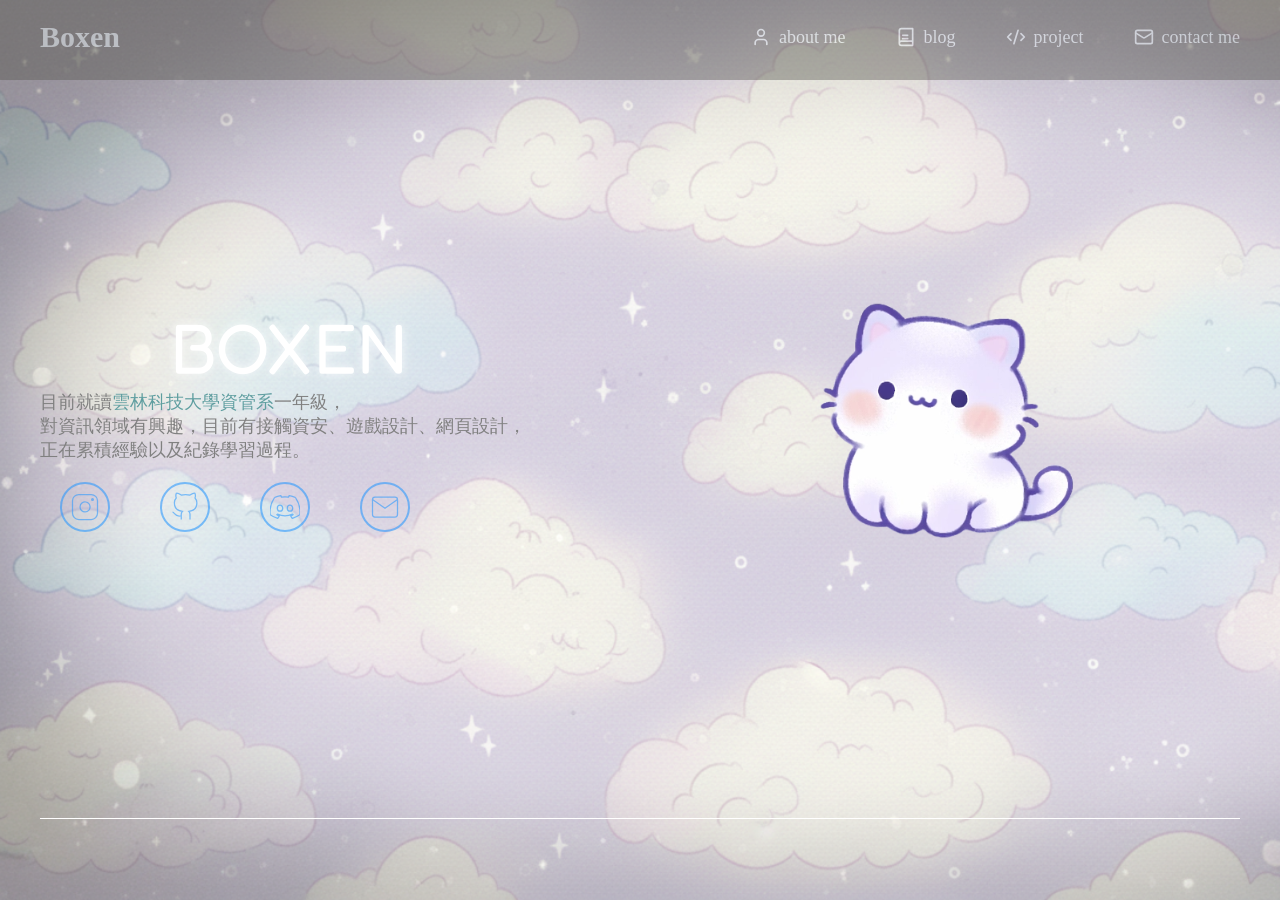
==== index.html @ 8893fbcc "refactor: 整理靜態網站資源目錄與引用路徑" ====
<!DOCTYPE html>
<html lang="en">
<head>
    <meta charset="UTF-8">
    <meta name="viewport" content="width=device-width, initial-scale=1.0">
    <link rel="stylesheet" href="assets/css/nav.css">
    <link rel="stylesheet" href="assets/css/index.css">

    <link rel="preconnect" href="https://fonts.googleapis.com">
    <link rel="preconnect" href="https://fonts.gstatic.com" crossorigin>
    <link href="https://fonts.googleapis.com/css2?family=Fredoka:wght@300..700&display=swap" rel="stylesheet">

    <script src="assets/js/cat.js"></script>
    
    <title>BoXen</title>
</head>
<body class="main-body">
    <nav class="custom-navbar">
        <div class="nav-container">
            <div>
                <a href="./index.html" class="nav-name">Boxen</a>
            </div>
            <div class="nav-menu">
                <a href="./about.html" class="nav-item">
                    <svg xmlns="http://www.w3.org/2000/svg" viewBox="0 0 24 24" class="nav-icon"><path d="M19 21v-2a4 4 0 0 0-4-4H9a4 4 0 0 0-4 4v2"/><circle cx="12" cy="7" r="4"/></svg>
                    <span>about me</span>
                </a>
                <a href="./blog.html" class="nav-item">
                    <svg xmlns="http://www.w3.org/2000/svg" viewBox="0 0 24 24" class="nav-icon"><path d="M4 19.5v-15A2.5 2.5 0 0 1 6.5 2H20v20H6.5a2.5 2.5 0 0 1 0-5H20"/><path d="M14 10H8"/><path d="M14 14H8"/></svg>
                    <span>blog</span>
                </a>
                <a href="./project.html" class="nav-item">
                    <svg xmlns="http://www.w3.org/2000/svg" viewBox="0 0 24 24" class="nav-icon"><path d="M18 16l4-4-4-4"/><path d="M6 8l-4 4 4 4"/><path d="M14.5 4l-5 16"/></svg>
                    <span>project</span>
                </a>
                <a href="./contact.html" class="nav-item">
                    <svg xmlns="http://www.w3.org/2000/svg" viewBox="0 0 24 24" class="nav-icon"><rect width="20" height="16" x="2" y="4" rx="2"/><path d="m22 7-8.97 5.7a1.94 1.94 0 0 1-2.06 0L2 7"/></svg>                    
                    <span>contact me</span>
                </a>
            </div>
        </div>
    </nav>
    
    <div class="container">
        <div class="container-text">
            <div class="container-title">
                BOXEN
            </div>
            <div class="container-content">
                目前就讀<span style="color: cadetblue;">雲林科技大學資管系</span>一年級，<br>對資訊領域有興趣，目前有接觸資安、遊戲設計、網頁設計，<br>正在累積經驗以及紀錄學習過程。 
            </div>
            <div class="social-links">
                <a href="https://www.instagram.com/wbx_.0709/" class="container-link" aria-label="Instagram">
                    <svg viewBox="0 0 24 24" xmlns="http://www.w3.org/2000/svg">
                        <rect x="2" y="2" width="20" height="20" rx="5" ry="5"></rect>
                        <path d="M16 11.37A4 4 0 1 1 12.63 8 4 4 0 0 1 16 11.37z"></path>
                        <line x1="17.5" y1="6.5" x2="17.51" y2="6.5"></line>
                        <circle cx="18" cy="6" r="1.2" fill="currentColor" stroke="none"></circle>
                    </svg>
                </a>
                <a href="https://github.com/" class="container-link" aria-label="GitHub">
                    <svg viewBox="0 0 24 24" xmlns="http://www.w3.org/2000/svg">
                        <path d="M9 19c-5 1.5-5-2.5-7-3m14 6v-3.87a3.37 3.37 0 0 0-.94-2.61c3.14-.35 6.44-1.54 6.44-7A5.44 5.44 0 0 0 20 4.77 5.07 5.07 0 0 0 19.91 1S18.73.65 16 2.48a13.38 13.38 0 0 0-7 0C6.27.65 5.09 1 5.09 1A5.07 5.07 0 0 0 5 4.77a5.44 5.44 0 0 0-1.5 3.78c0 5.42 3.3 6.61 6.44 7a3.37 3.37 0 0 0-.94 2.61V22"></path>
                    </svg>
                </a>
                <a href="https://discordapp.com/users/874302181589798932" class="container-link" aria-label="Discord">
                    <svg viewBox="0 0 24 24" xmlns="http://www.w3.org/2000/svg">
                        <path d="M20.317 4.3698a19.7913 19.7913 0 00-4.8851-1.5152.0741.0741 0 00-.0785.0371c-.211.3753-.4447.8648-.6083 1.2495-1.8447-.2762-3.6853-.2762-5.4868 0-.1636-.3933-.4058-.8742-.6177-1.2495a.077.077 0 00-.0785-.037 19.7363 19.7363 0 00-4.8852 1.515.0699.0699 0 00-.0321.0277C.5334 9.0458-.319 13.5799.0992 18.0578a.0824.0824 0 00.0312.0561c2.0528 1.5076 4.0413 2.4228 5.9929 3.0294a.0777.0777 0 00.0842-.0276c.4622-.636.8733-1.2952 1.226-1.9942a.076.076 0 00-.0416-.1057c-.6528-.2476-1.2743-.5495-1.8722-.8923a.077.077 0 01-.0076-.1277c.1258-.0943.2517-.1923.3718-.2914a.0743.0743 0 01.0776-.0105c3.9278 1.7933 8.18 1.7933 12.0614 0a.0739.0739 0 01.0785.0095c.1202.099.246.1981.3728.2924a.077.077 0 01-.0066.1276 12.2986 12.2986 0 01-1.873.8914.0766.0766 0 00-.0407.1067c.3604.698.7719 1.3628 1.225 1.9932a.076.076 0 00.0842.0286c1.961-.6067 3.9495-1.5219 6.0023-3.0294a.077.077 0 00.0313-.0552c.5004-5.177-.8382-9.6739-3.5485-13.6604a.061.061 0 00-.0312-.0286zM8.02 15.3312c-1.1825 0-2.1569-1.0857-2.1569-2.419 0-1.3332.9555-2.4189 2.157-2.4189 1.2108 0 2.1757 1.0952 2.1568 2.419 0 1.3332-.946 2.419-2.1568 2.419zm7.9748 0c-1.1825 0-2.1569-1.0857-2.1569-2.419 0-1.3332.9554-2.4189 2.1569-2.4189 1.2108 0 2.1757 1.0952 2.1568 2.419 0 1.3332-.946 2.419-2.1568 2.419z"></path>
                    </svg>
                </a>
                <a href="mailto:sony353460@gmail.com" class="container-link" aria-label="Gmail">
                    <svg viewBox="0 0 24 24" xmlns="http://www.w3.org/2000/svg">
                        <path d="M4 4h16c1.1 0 2 .9 2 2v12c0 1.1-.9 2-2 2H4c-1.1 0-2-.9-2-2V6c0-1.1.9-2 2-2z"></path>
                        <polyline points="22,6 12,13 2,6"></polyline>
                    </svg>
                </a>
            </div>
        </div>
        <div class="container-cat">
            <img src="./assets/images/cat_base_body.png" class="cat_base_body">
            <img src="./assets/images/cat_base_eyes.png" class="cat_base_eyes">
            <img src="./assets/images/cat_look_down.png" class="cat_look_down">
            <img src="./assets/images/cat_petted.png" class="cat_petted">
        </div>
    </div>
    <hr size="3" style="border: none;background-color: white;max-width: 1200px;">
    
</body>
<script src="assets/js/nav.js"></script>
</html>
---- assets/css/nav.css ----
* {
    box-sizing: border-box; 
}
.main-body {
    background-color: #73726a;
    margin: 0;
    color: aliceblue;
    max-height: 100vh;
}
.custom-navbar{
    background-color: #54534d;
    opacity: 0.4;
    position: fixed;
    top: 0;
    left: 0;
    right: 0;
    z-index: 4;
    transition: all;
    transition-duration: 300ms;
}
.nav-up {
    transform: translateY(-80px);
}
.nav-container{
    display: flex;
    margin: 0 auto;
    max-width: 1200px;
    justify-content: space-between;
    height: 80px;
    padding: 20px 0px;
}
.nav-container div{
    max-width: 1200px;
}
.nav-name{
    display: flex;
    font-weight: bold;
    text-decoration: none;
    color: azure;
    font-size: 30px;
    transition: all 0.3s ease;
}
.nav-name:hover{
    transform: scale(1.2);
}
.nav-menu{
    display: flex;
    gap: 50px;
    align-items: center;
}
.nav-item{
    position: relative;
    display: flex;
    margin: auto;
    padding-bottom: 5px; /* 留一點空間給底線，不要黏太緊 */
    text-decoration: none;
    color: azure;
    font-size: 18px;
    font-weight: 100;
    gap: 8px;
    transition:  0.3s cubic-bezier(0.34, 1.2, 0.64, 1), color 0.3s ease;
}
.nav-item::after{
    position: absolute;
    content: '';
    bottom: 0px;
    left: 0px;
    width: 100%;
    height: 2px;
    background-color: #2E9AFE;
    transform: scaleY(0);
    transform-origin: bottom center;
    transition: transform 0.3s ease;
}
.nav-icon{
    width: 20px; 
    height: 20px;
    fill: none;
    stroke: currentColor;
    stroke-width: 2px; 
    stroke-linecap: round; 
    stroke-linejoin: round; 
}
.nav-item:hover{
    transform: translateY(-5px);
}
.nav-item:hover::after{
    transform: scaleY(1);
}
---- assets/css/index.css ----
* {
    box-sizing: border-box; 
}

.main-body {
    background-image: url("../images/index_background.png");
    background-size: cover;
    margin: 0;
    color: white;
    min-height: 100vh;
}

.container{
    display: flex;
    margin: 0px auto;
    top: 80px;
    left: 0px;
    right: 0px;
    max-width: 1200px;
    min-height: calc(100vh-80px);
    max-height: 90vh;
    justify-content: space-between;
}
.container-text{
    padding-top: 80px;
    width: 500px;
    height: 100vh;
}
.container-title{
    padding-top: 25vh;
    width: 500px;
    font-size: 70px;
    font-family: 'Fredoka', sans-serif;
    text-align: center;
    text-shadow: 0 0 10px rgba(255, 255, 255, 0.7), 
                 0 0 20px rgba(255, 255, 255, 0.3);
}
.container-content{
    width: 500px;
    font-size: 18px;
    font-family: 'Fredoka', sans-serif;
    color: #808080;
    text-align: left;
}
.social-links{
    display: flex;
    padding-top: 20px;
    padding-left: 20px;
    justify-content: left;
    width: 500px;
    gap: 50px;
}
.container-link{
    display: flex;
    justify-content: center;
    align-items: center;
    width: 50px;
    height: 50px;
    color: #2E9AFE;
    border-radius: 50vh ;
    border: 2px solid #2E9AFE;
    opacity: 0.6;
    transition: all 0.3s ease;
}
.container-link:hover{
    transform: scale(1.2);
    filter: brightness(1.3);
    border: 3px solid #2E9AFE;
    
}
.container-link svg{
    width: 30px;
    height: 30px;
    stroke: currentColor;
    fill: none;
}
.container-cat{
    position: relative;
    display: flex;
    width: 45vh;
    height: 45vh;
    margin-top: 30vh;
    margin-right: 5vh;
    opacity: 1;
}
.cat_base_body{
    position: absolute;
    top: 0px;
    left: 0px;
    z-index: 1;
    opacity: 1;
}
.cat_base_eyes{
    position: absolute;
    top: 0px;
    left: 0px;
    z-index: 2;
    opacity: 1;
    pointer-events: none;
    transition: transform 0s ease;
}
.cat_look_down{
    position: absolute;
    top: 0px;
    left: 0px;
    z-index: 3;
    opacity: 0;
    pointer-events: none;
    transition: opacity 0s ease;
}
.cat_petted{
    position: absolute;
    top: -20px;
    left: -20px;
    z-index: 3;
    opacity: 0;
    pointer-events: none;
    transition: opacity 0s ease;
}
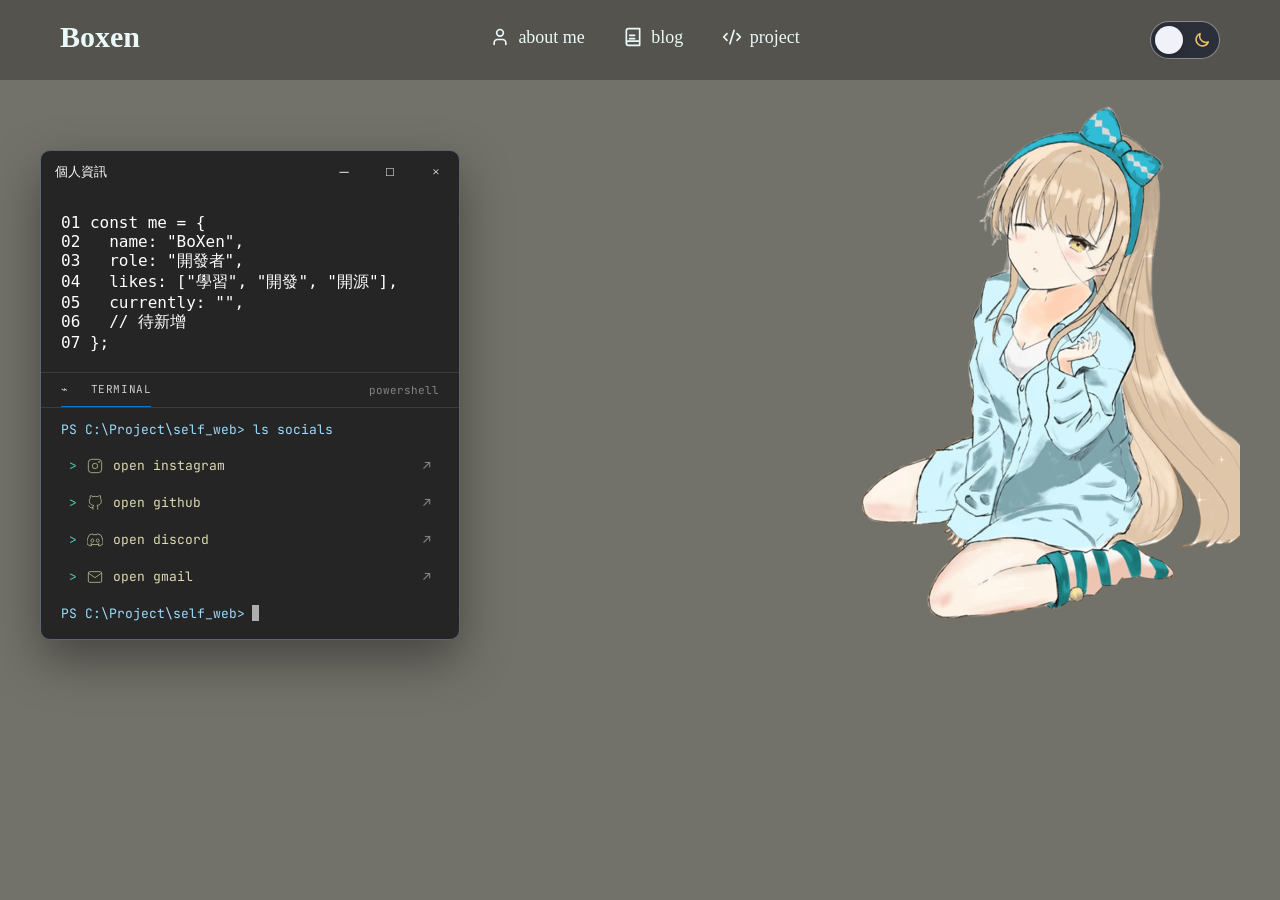
==== commit 95376056: "feat: 新增主題切換與可拖曳的首頁終端機視窗" ====
--- a/index.html
+++ b/index.html
@@ -1,5 +1,5 @@
 <!DOCTYPE html>
-<html lang="en">
+<html lang="zh-Hant">
 <head>
     <meta charset="UTF-8">
     <meta name="viewport" content="width=device-width, initial-scale=1.0">
@@ -8,83 +8,112 @@
 
     <link rel="preconnect" href="https://fonts.googleapis.com">
     <link rel="preconnect" href="https://fonts.gstatic.com" crossorigin>
-    <link href="https://fonts.googleapis.com/css2?family=Fredoka:wght@300..700&display=swap" rel="stylesheet">
+    <link href="https://fonts.googleapis.com/css2?family=Fredoka:wght@300..700&family=JetBrains+Mono:wght@400;700&display=swap" rel="stylesheet">
 
-    <script src="assets/js/cat.js"></script>
+    <script src="assets/js/cat.js" defer></script>
+    <script src="assets/js/nav.js" defer></script>
+    <script src="assets/js/window-drag.js" defer></script>
     
-    <title>BoXen</title>
+    <link rel="stylesheet" href="assets/css/theme.css">
+    <script src="assets/js/theme.js"></script>
+    <title>Boxen</title>
 </head>
 <body class="main-body">
-    <nav class="custom-navbar">
+    <nav class="custom-navbar" aria-label="主要導覽">
         <div class="nav-container">
             <div>
                 <a href="./index.html" class="nav-name">Boxen</a>
             </div>
             <div class="nav-menu">
                 <a href="./about.html" class="nav-item">
-                    <svg xmlns="http://www.w3.org/2000/svg" viewBox="0 0 24 24" class="nav-icon"><path d="M19 21v-2a4 4 0 0 0-4-4H9a4 4 0 0 0-4 4v2"/><circle cx="12" cy="7" r="4"/></svg>
+                    <svg aria-hidden="true" focusable="false" xmlns="http://www.w3.org/2000/svg" viewBox="0 0 24 24" class="nav-icon"><path d="M19 21v-2a4 4 0 0 0-4-4H9a4 4 0 0 0-4 4v2"/><circle cx="12" cy="7" r="4"/></svg>
                     <span>about me</span>
                 </a>
                 <a href="./blog.html" class="nav-item">
-                    <svg xmlns="http://www.w3.org/2000/svg" viewBox="0 0 24 24" class="nav-icon"><path d="M4 19.5v-15A2.5 2.5 0 0 1 6.5 2H20v20H6.5a2.5 2.5 0 0 1 0-5H20"/><path d="M14 10H8"/><path d="M14 14H8"/></svg>
+                    <svg aria-hidden="true" focusable="false" xmlns="http://www.w3.org/2000/svg" viewBox="0 0 24 24" class="nav-icon"><path d="M4 19.5v-15A2.5 2.5 0 0 1 6.5 2H20v20H6.5a2.5 2.5 0 0 1 0-5H20"/><path d="M14 10H8"/><path d="M14 14H8"/></svg>
                     <span>blog</span>
                 </a>
                 <a href="./project.html" class="nav-item">
-                    <svg xmlns="http://www.w3.org/2000/svg" viewBox="0 0 24 24" class="nav-icon"><path d="M18 16l4-4-4-4"/><path d="M6 8l-4 4 4 4"/><path d="M14.5 4l-5 16"/></svg>
+                    <svg aria-hidden="true" focusable="false" xmlns="http://www.w3.org/2000/svg" viewBox="0 0 24 24" class="nav-icon"><path d="M18 16l4-4-4-4"/><path d="M6 8l-4 4 4 4"/><path d="M14.5 4l-5 16"/></svg>
                     <span>project</span>
                 </a>
-                <a href="./contact.html" class="nav-item">
-                    <svg xmlns="http://www.w3.org/2000/svg" viewBox="0 0 24 24" class="nav-icon"><rect width="20" height="16" x="2" y="4" rx="2"/><path d="m22 7-8.97 5.7a1.94 1.94 0 0 1-2.06 0L2 7"/></svg>                    
-                    <span>contact me</span>
-                </a>
             </div>
+            <button class="theme-toggle" type="button" aria-label="切換為淺色模式" aria-pressed="false">
+                <svg aria-hidden="true" viewBox="0 0 24 24"><path d="M12 3v2m0 14v2M3 12h2m14 0h2M5.6 5.6 7 7m10 10 1.4 1.4M18.4 5.6 17 7M7 17l-1.4 1.4"/><circle cx="12" cy="12" r="4"/></svg>
+                <svg aria-hidden="true" viewBox="0 0 24 24"><path d="M20.5 14.5A8.5 8.5 0 0 1 9.5 3.5 8.5 8.5 0 1 0 20.5 14.5Z"/></svg>
+            </button>
         </div>
     </nav>
     
-    <div class="container">
-        <div class="container-text">
-            <div class="container-title">
-                BOXEN
+    <main class="container">
+        <section class="social-window">
+            <div class="window-titlebar" aria-hidden="true">
+                <div class="window-title">
+                    個人資訊
+                </div>
+                <div class="window-controls" aria-hidden="true">
+                    <span>─</span><span>□</span><span>×</span>
+                </div>
             </div>
-            <div class="container-content">
-                目前就讀<span style="color: cadetblue;">雲林科技大學資管系</span>一年級，<br>對資訊領域有興趣，目前有接觸資安、遊戲設計、網頁設計，<br>正在累積經驗以及紀錄學習過程。 
+            <div class="window-content">
+                <pre><code><span class="line" aria-hidden="true">01</span> const me = {
+<span class="line" aria-hidden="true">02</span>   name: "BoXen",
+<span class="line" aria-hidden="true">03</span>   role: "開發者",
+<span class="line" aria-hidden="true">04</span>   likes: ["學習", "開發", "開源"],
+<span class="line" aria-hidden="true">05</span>   currently: "",
+<span class="line" aria-hidden="true">06</span>   // 待新增
+<span class="line" aria-hidden="true">07</span> };</code></pre>
             </div>
-            <div class="social-links">
+            <nav class="social-links" aria-label="社群連結">
+                <div class="terminal-tabs" aria-hidden="true">
+                    <span class="terminal-tab">⌁ &nbsp; TERMINAL</span>
+                    <span class="terminal-shell">powershell</span>
+                </div>
+                <div class="terminal-path" aria-hidden="true">PS C:\Project\self_web&gt; ls socials</div>
                 <a href="https://www.instagram.com/wbx_.0709/" class="container-link" aria-label="Instagram">
-                    <svg viewBox="0 0 24 24" xmlns="http://www.w3.org/2000/svg">
+                    <span class="terminal-prompt" aria-hidden="true">&gt;</span>
+                    <svg aria-hidden="true" focusable="false" viewBox="0 0 24 24" xmlns="http://www.w3.org/2000/svg">
                         <rect x="2" y="2" width="20" height="20" rx="5" ry="5"></rect>
                         <path d="M16 11.37A4 4 0 1 1 12.63 8 4 4 0 0 1 16 11.37z"></path>
                         <line x1="17.5" y1="6.5" x2="17.51" y2="6.5"></line>
                         <circle cx="18" cy="6" r="1.2" fill="currentColor" stroke="none"></circle>
                     </svg>
+                    <span class="terminal-command">open instagram</span><span class="terminal-arrow" aria-hidden="true">↗</span>
                 </a>
                 <a href="https://github.com/" class="container-link" aria-label="GitHub">
-                    <svg viewBox="0 0 24 24" xmlns="http://www.w3.org/2000/svg">
+                    <span class="terminal-prompt" aria-hidden="true">&gt;</span>
+                    <svg aria-hidden="true" focusable="false" viewBox="0 0 24 24" xmlns="http://www.w3.org/2000/svg">
                         <path d="M9 19c-5 1.5-5-2.5-7-3m14 6v-3.87a3.37 3.37 0 0 0-.94-2.61c3.14-.35 6.44-1.54 6.44-7A5.44 5.44 0 0 0 20 4.77 5.07 5.07 0 0 0 19.91 1S18.73.65 16 2.48a13.38 13.38 0 0 0-7 0C6.27.65 5.09 1 5.09 1A5.07 5.07 0 0 0 5 4.77a5.44 5.44 0 0 0-1.5 3.78c0 5.42 3.3 6.61 6.44 7a3.37 3.37 0 0 0-.94 2.61V22"></path>
                     </svg>
+                    <span class="terminal-command">open github</span><span class="terminal-arrow" aria-hidden="true">↗</span>
                 </a>
                 <a href="https://discordapp.com/users/874302181589798932" class="container-link" aria-label="Discord">
-                    <svg viewBox="0 0 24 24" xmlns="http://www.w3.org/2000/svg">
+                    <span class="terminal-prompt" aria-hidden="true">&gt;</span>
+                    <svg aria-hidden="true" focusable="false" viewBox="0 0 24 24" xmlns="http://www.w3.org/2000/svg">
                         <path d="M20.317 4.3698a19.7913 19.7913 0 00-4.8851-1.5152.0741.0741 0 00-.0785.0371c-.211.3753-.4447.8648-.6083 1.2495-1.8447-.2762-3.6853-.2762-5.4868 0-.1636-.3933-.4058-.8742-.6177-1.2495a.077.077 0 00-.0785-.037 19.7363 19.7363 0 00-4.8852 1.515.0699.0699 0 00-.0321.0277C.5334 9.0458-.319 13.5799.0992 18.0578a.0824.0824 0 00.0312.0561c2.0528 1.5076 4.0413 2.4228 5.9929 3.0294a.0777.0777 0 00.0842-.0276c.4622-.636.8733-1.2952 1.226-1.9942a.076.076 0 00-.0416-.1057c-.6528-.2476-1.2743-.5495-1.8722-.8923a.077.077 0 01-.0076-.1277c.1258-.0943.2517-.1923.3718-.2914a.0743.0743 0 01.0776-.0105c3.9278 1.7933 8.18 1.7933 12.0614 0a.0739.0739 0 01.0785.0095c.1202.099.246.1981.3728.2924a.077.077 0 01-.0066.1276 12.2986 12.2986 0 01-1.873.8914.0766.0766 0 00-.0407.1067c.3604.698.7719 1.3628 1.225 1.9932a.076.076 0 00.0842.0286c1.961-.6067 3.9495-1.5219 6.0023-3.0294a.077.077 0 00.0313-.0552c.5004-5.177-.8382-9.6739-3.5485-13.6604a.061.061 0 00-.0312-.0286zM8.02 15.3312c-1.1825 0-2.1569-1.0857-2.1569-2.419 0-1.3332.9555-2.4189 2.157-2.4189 1.2108 0 2.1757 1.0952 2.1568 2.419 0 1.3332-.946 2.419-2.1568 2.419zm7.9748 0c-1.1825 0-2.1569-1.0857-2.1569-2.419 0-1.3332.9554-2.4189 2.1569-2.4189 1.2108 0 2.1757 1.0952 2.1568 2.419 0 1.3332-.946 2.419-2.1568 2.419z"></path>
                     </svg>
+                    <span class="terminal-command">open discord</span><span class="terminal-arrow" aria-hidden="true">↗</span>
                 </a>
                 <a href="mailto:sony353460@gmail.com" class="container-link" aria-label="Gmail">
-                    <svg viewBox="0 0 24 24" xmlns="http://www.w3.org/2000/svg">
+                    <span class="terminal-prompt" aria-hidden="true">&gt;</span>
+                    <svg aria-hidden="true" focusable="false" viewBox="0 0 24 24" xmlns="http://www.w3.org/2000/svg">
                         <path d="M4 4h16c1.1 0 2 .9 2 2v12c0 1.1-.9 2-2 2H4c-1.1 0-2-.9-2-2V6c0-1.1.9-2 2-2z"></path>
                         <polyline points="22,6 12,13 2,6"></polyline>
                     </svg>
+                    <span class="terminal-command">open gmail</span><span class="terminal-arrow" aria-hidden="true">↗</span>
                 </a>
-            </div>
+                <div class="terminal-cursor-line" aria-hidden="true"><span>PS C:\Project\self_web&gt;</span><span class="terminal-cursor"></span></div>
+            </nav>
+        </section>
+        <div>
+            <img src="./assets/images/真晝.png">
         </div>
-        <div class="container-cat">
-            <img src="./assets/images/cat_base_body.png" class="cat_base_body">
-            <img src="./assets/images/cat_base_eyes.png" class="cat_base_eyes">
-            <img src="./assets/images/cat_look_down.png" class="cat_look_down">
-            <img src="./assets/images/cat_petted.png" class="cat_petted">
-        </div>
-    </div>
-    <hr size="3" style="border: none;background-color: white;max-width: 1200px;">
-    
+        <!-- <div class="container-cat" aria-hidden="true">
+            <img src="./assets/images/cat_base_body.png" class="cat_base_body" alt="">
+            <img src="./assets/images/cat_base_eyes.png" class="cat_base_eyes" alt="">
+            <img src="./assets/images/cat_look_down.png" class="cat_look_down" alt="">
+            <img src="./assets/images/cat_petted.png" class="cat_petted" alt="">
+        </div> -->
+    </main>
 </body>
-<script src="assets/js/nav.js"></script>
-</html>+</html>
--- a/assets/css/nav.css
+++ b/assets/css/nav.css
@@ -5,7 +5,7 @@
     background-color: #73726a;
     margin: 0;
     color: aliceblue;
-    max-height: 100vh;
+    max-height: 80vh;
 }
 .custom-navbar{
     background-color: #54534d;
--- a/assets/css/index.css
+++ b/assets/css/index.css
@@ -1,24 +1,18 @@
 * {
     box-sizing: border-box; 
 }
-
+/*首頁背景*/
 .main-body {
-    background-image: url("../images/index_background.png");
+    background-color: #73726a;
     background-size: cover;
-    margin: 0;
     color: white;
-    min-height: 100vh;
-}
-
+}
+/*主內容區*/
 .container{
     display: flex;
-    margin: 0px auto;
-    top: 80px;
-    left: 0px;
-    right: 0px;
+    padding-top: 100px;
+    margin: auto;
     max-width: 1200px;
-    min-height: calc(100vh-80px);
-    max-height: 90vh;
     justify-content: space-between;
 }
 .container-text{
@@ -27,9 +21,11 @@
     height: 100vh;
 }
 .container-title{
+    margin: 0;
     padding-top: 25vh;
     width: 500px;
     font-size: 70px;
+    font-weight: 400;
     font-family: 'Fredoka', sans-serif;
     text-align: center;
     text-shadow: 0 0 10px rgba(255, 255, 255, 0.7), 
@@ -39,40 +35,171 @@
     width: 500px;
     font-size: 18px;
     font-family: 'Fredoka', sans-serif;
+    background-color: aliceblue;
     color: #808080;
     text-align: left;
 }
+.container-content pre{
+    margin: 0;
+    overflow-x: auto;
+    font-family: 'JetBrains Mono', monospace;
+    font-size: 15px;
+    line-height: 1.7;
+}
+/*個人資訊小視窗*/
+.social-window{
+    position: relative;
+    z-index: 5;
+    margin-top: 50px;
+    width: min(420px, 100%);
+    overflow: hidden;
+    border: 1px solid #5c6674;
+    border-radius: 10px;
+    background: #252526;
+    box-shadow: 0 20px 50px rgba(0,0,0,0.4);
+}
+.window-titlebar{
+    height: 42px;
+    display: flex;
+    align-items: center;
+    justify-content: space-between;
+    padding-left: 14px;
+    color: white;
+    font-size: 13px;
+    cursor: grab;
+    touch-action: none;
+    user-select: none;
+}
+.social-window.is-dragging .window-titlebar{
+    cursor: grabbing;
+}
+.window-controls{
+    display: flex;
+    height: 100%;
+}
+.window-controls span {
+    width: 46px;
+    display: grid;
+    place-items: center;
+}
+.window-controls span:last-child:hover {
+  background: #c42b1c;
+}
+.window-content{
+    margin: 20px;
+    font-size: 16px;
+}
+.container-content code{
+    font-family: inherit;
+}
+.container-content .line{
+    display: inline-block;
+    width: 3ch;
+    color: #6f7c80;
+    user-select: none;
+}
+.page-divider{
+    height: 3px;
+    max-width: 1200px;
+    border: 0;
+    background-color: white;
+}
 .social-links{
     display: flex;
-    padding-top: 20px;
-    padding-left: 20px;
-    justify-content: left;
-    width: 500px;
-    gap: 50px;
+    flex-direction: column;
+    padding: 0 20px 16px;
+    font: 13px/1.5 'JetBrains Mono', monospace;
+    color: #d4d4d4;
+}
+.terminal-tabs{
+    display: flex;
+    align-items: center;
+    justify-content: space-between;
+    margin: 0 -20px 12px;
+    padding: 0 20px;
+    height: 36px;
+    border-top: 1px solid #3c3c3c;
+    border-bottom: 1px solid #3c3c3c;
+    color: #cccccc;
+    font-size: 11px;
+    letter-spacing: .05em;
+}
+.terminal-tab{
+    height: 100%;
+    display: inline-flex;
+    align-items: center;
+    border-bottom: 1px solid #007acc;
+}
+.terminal-shell{
+    color: #858585;
+    letter-spacing: 0;
+}
+.terminal-path,
+.terminal-cursor-line{
+    color: #9cdcfe;
+    white-space: nowrap;
+}
+.terminal-path{
+    margin-bottom: 8px;
 }
 .container-link{
     display: flex;
-    justify-content: center;
-    align-items: center;
-    width: 50px;
-    height: 50px;
-    color: #2E9AFE;
-    border-radius: 50vh ;
-    border: 2px solid #2E9AFE;
-    opacity: 0.6;
-    transition: all 0.3s ease;
-}
-.container-link:hover{
-    transform: scale(1.2);
-    filter: brightness(1.3);
-    border: 3px solid #2E9AFE;
-    
+    align-items: center;
+    gap: 10px;
+    min-height: 37px;
+    padding: 5px 8px;
+    border-radius: 4px;
+    color: #dcdcaa;
+    text-decoration: none;
+    transition: background .2s ease, color .2s ease;
+}
+.container-link:hover,
+.container-link:focus-visible{
+    background: #2a4054;
+    color: #ffffff;
+}
+.container-link:focus-visible{
+    outline: 2px solid #4daafc;
+    outline-offset: 2px;
+}
+.terminal-prompt{
+    color: #4ec9b0;
 }
 .container-link svg{
-    width: 30px;
-    height: 30px;
+    width: 16px;
+    height: 16px;
+    flex: none;
     stroke: currentColor;
     fill: none;
+}
+.terminal-command{
+    flex: 1;
+}
+.terminal-arrow{
+    color: #858585;
+}
+.terminal-cursor-line{
+    display: flex;
+    align-items: center;
+    gap: 7px;
+    margin-top: 8px;
+}
+.terminal-cursor{
+    width: 7px;
+    height: 16px;
+    background: #aeafad;
+    animation: terminal-blink 1s steps(1) infinite;
+}
+@keyframes terminal-blink{
+    50% { opacity: 0; }
+}
+@media (prefers-reduced-motion: reduce){
+    .terminal-cursor { animation: none; }
+}
+@media (max-width: 760px){
+    .container { padding-inline: 16px; }
+    .social-links { padding-inline: 14px; font-size: 12px; }
+    .terminal-tabs { margin-inline: -14px; padding-inline: 14px; }
 }
 .container-cat{
     position: relative;
--- a/assets/css/theme.css
+++ b/assets/css/theme.css
@@ -0,0 +1,140 @@
+.nav-container {
+    gap: 20px;
+    padding-inline: 20px;
+}
+
+.custom-navbar {
+    opacity: .96;
+}
+
+.nav-menu {
+    gap: clamp(12px, 3vw, 50px);
+}
+
+.theme-toggle {
+    align-self: center;
+    flex: none;
+    display: inline-flex;
+    align-items: center;
+    justify-content: space-between;
+    width: 70px;
+    height: 38px;
+    padding: 5px 8px;
+    border: 1px solid rgba(255, 255, 255, .45);
+    border-radius: 999px;
+    background: #292d38;
+    color: #f4c963;
+    cursor: pointer;
+    position: relative;
+    transition: background .25s ease, border-color .25s ease;
+}
+
+.main-body {
+    min-height: 100vh;
+    max-height: none;
+}
+
+.theme-toggle::after {
+    content: '';
+    position: absolute;
+    top: 4px;
+    left: 4px;
+    width: 28px;
+    height: 28px;
+    border-radius: 50%;
+    background: #f7f8ff;
+    box-shadow: 0 2px 6px rgba(0, 0, 0, .25);
+    transition: transform .25s ease;
+}
+
+.theme-toggle svg {
+    width: 18px;
+    height: 18px;
+    fill: none;
+    stroke: currentColor;
+    stroke-width: 2;
+    stroke-linecap: round;
+    stroke-linejoin: round;
+}
+
+.theme-toggle:focus-visible {
+    outline: 3px solid #2e9afe;
+    outline-offset: 3px;
+}
+
+html[data-theme='light'] .theme-toggle {
+    background: #dcecff;
+    color: #c77a12;
+    border-color: #9ac5ed;
+}
+
+html[data-theme='light'] .theme-toggle::after {
+    transform: translateX(32px);
+}
+
+html[data-theme='light'] .main-body {
+    background-color: #f5f8fc;
+    color: #243348;
+}
+
+html[data-theme='light'] .custom-navbar {
+    background-color: #eaf3fc;
+    opacity: .96;
+}
+
+html[data-theme='light'] .nav-name,
+html[data-theme='light'] .nav-item {
+    color: #243348;
+}
+
+html[data-theme='light'] .home-page {
+    background-image: linear-gradient(rgba(247, 251, 255, .88), rgba(247, 251, 255, .88)), url('../images/index_background.png');
+}
+
+html[data-theme='light'] .container-title {
+    text-shadow: 0 0 18px rgba(46, 154, 254, .22);
+}
+
+html[data-theme='light'] .container-content {
+    color: #43566e;
+}
+
+html[data-theme='light'] .container-content .line {
+    color: #667d92;
+}
+
+html[data-theme='light'] .page-divider,
+html[data-theme='light'] hr[style*='background-color: white'] {
+    background-color: #abc7df !important;
+}
+
+html[data-theme='light'] .blog-recommend a,
+html[data-theme='light'] .post,
+html[data-theme='light'] .page-title {
+    color: #243348;
+}
+
+html[data-theme='light'] .post,
+html[data-theme='light'] .project-card,
+html[data-theme='light'] .contact-container form {
+    background: #fff;
+    border-color: #c6d9ed;
+    box-shadow: 0 8px 26px rgba(45, 80, 120, .1);
+}
+
+html[data-theme='light'] .input-group input,
+html[data-theme='light'] .input-group textarea {
+    background: #f7faff;
+    border-color: #a9bfd4;
+    color: #243348;
+}
+
+@media (max-width: 760px) {
+    .nav-container { gap: 10px; padding-inline: 12px; }
+    .nav-name { font-size: 24px; }
+    .nav-menu { gap: 10px; }
+    .nav-item { font-size: 0; }
+    .nav-icon { width: 22px; height: 22px; }
+    .theme-toggle { width: 62px; }
+    html[data-theme='light'] .theme-toggle::after { transform: translateX(24px); }
+}
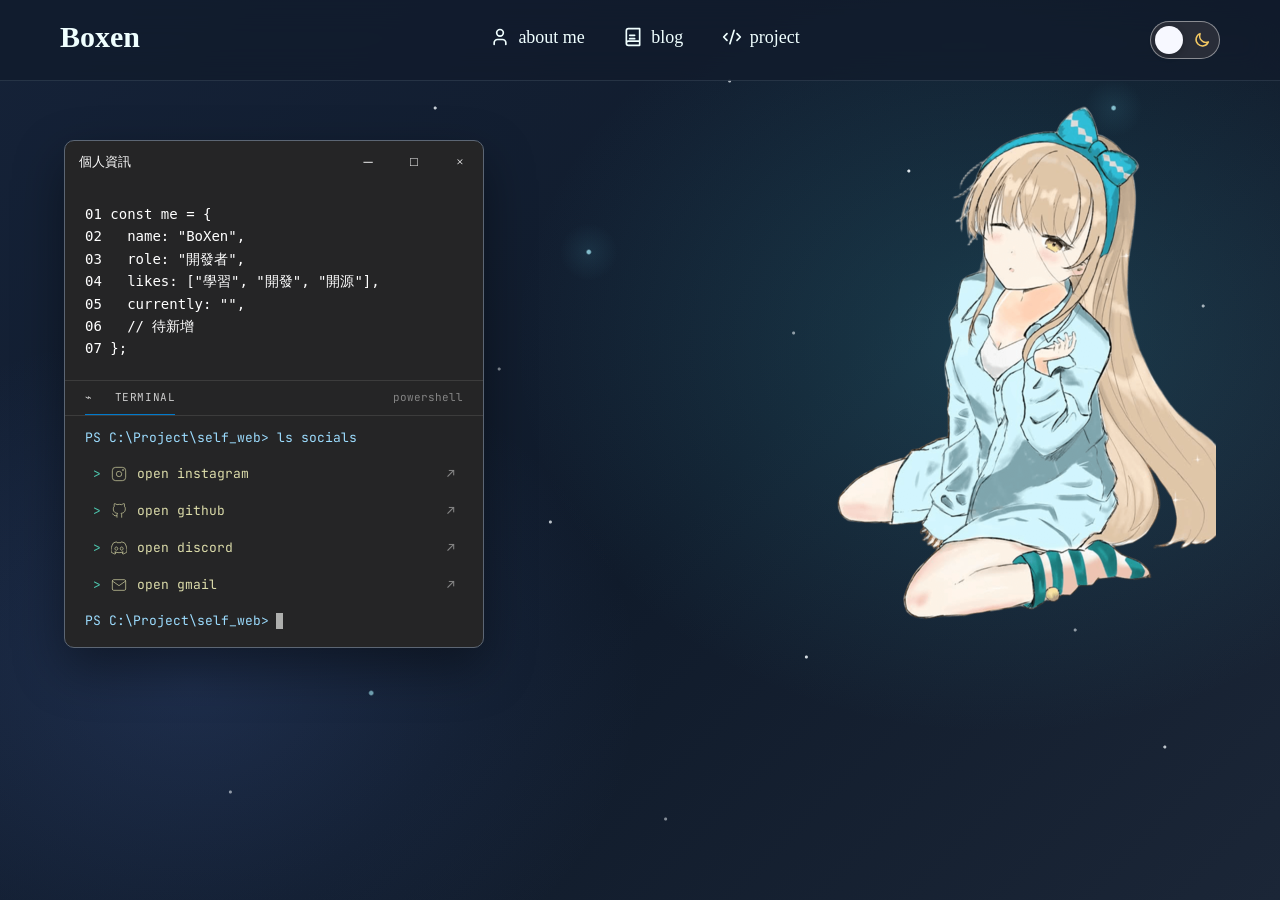
==== commit d928c2a0: "feat:調整手機首頁版面" ====
--- a/index.html
+++ b/index.html
@@ -46,6 +46,11 @@
     </nav>
     
     <main class="container">
+        <header class="home-intro">
+            <p class="home-intro-greeting">嗨，我是</p>
+            <h1>Boxen</h1>
+            <p class="home-intro-description">喜歡學習、開發與開源。</p>
+        </header>
         <section class="social-window">
             <div class="window-titlebar" aria-hidden="true">
                 <div class="window-title">
@@ -105,8 +110,8 @@
                 <div class="terminal-cursor-line" aria-hidden="true"><span>PS C:\Project\self_web&gt;</span><span class="terminal-cursor"></span></div>
             </nav>
         </section>
-        <div>
-            <img src="./assets/images/真晝.png">
+        <div class="home-illustration">
+            <img src="./assets/images/真晝.png" alt="真晝角色插畫">
         </div>
         <!-- <div class="container-cat" aria-hidden="true">
             <img src="./assets/images/cat_base_body.png" class="cat_base_body" alt="">
--- a/assets/css/index.css
+++ b/assets/css/index.css
@@ -10,10 +10,24 @@
 /*主內容區*/
 .container{
     display: flex;
-    padding-top: 100px;
+    gap: 32px;
+    padding: 100px 24px 40px;
     margin: auto;
     max-width: 1200px;
     justify-content: space-between;
+    align-items: flex-start;
+}
+.home-illustration{
+    flex: 0 1 388px;
+    min-width: 0;
+}
+.home-illustration img{
+    display: block;
+    width: 100%;
+    height: auto;
+}
+.home-intro{
+    display: none;
 }
 .container-text{
     padding-top: 80px;
@@ -50,8 +64,9 @@
 .social-window{
     position: relative;
     z-index: 5;
-    margin-top: 50px;
-    width: min(420px, 100%);
+    margin-top: 40px;
+    flex: 0 1 420px;
+    min-width: 0;
     overflow: hidden;
     border: 1px solid #5c6674;
     border-radius: 10px;
@@ -88,6 +103,12 @@
 .window-content{
     margin: 20px;
     font-size: 16px;
+}
+.window-content pre{
+    max-width: 100%;
+    margin: 0;
+    overflow-x: auto;
+    font: 14px/1.6 'JetBrains Mono', monospace;
 }
 .container-content code{
     font-family: inherit;
@@ -196,10 +217,68 @@
 @media (prefers-reduced-motion: reduce){
     .terminal-cursor { animation: none; }
 }
+@media (max-width: 900px){
+    .container {
+        flex-direction: column;
+        align-items: center;
+        gap: 32px;
+        padding: 96px 16px 32px;
+    }
+    .social-window {
+        flex: none;
+        width: min(420px, 100%);
+        margin-top: 0;
+    }
+    .window-titlebar { touch-action: auto; }
+    .home-illustration { flex: none; width: min(388px, 100%); }
+}
 @media (max-width: 760px){
-    .container { padding-inline: 16px; }
     .social-links { padding-inline: 14px; font-size: 12px; }
     .terminal-tabs { margin-inline: -14px; padding-inline: 14px; }
+}
+@media (max-width: 600px){
+    .container {
+        --illustration-width: clamp(145px, 43vw, 180px);
+        position: relative;
+        max-width: 452px;
+        padding-top: clamp(235px, 62vw, 255px);
+    }
+    .home-intro {
+        position: absolute;
+        z-index: 2;
+        top: 118px;
+        left: 24px;
+        display: block;
+        width: calc(100% - var(--illustration-width) - 52px);
+        font-family: 'Fredoka', sans-serif;
+    }
+    .home-intro-greeting,
+    .home-intro-description {
+        margin: 0;
+        font-size: 13px;
+        line-height: 1.55;
+    }
+    .home-intro h1 {
+        margin: 2px 0 8px;
+        color: #9cdcfe;
+        font-size: clamp(29px, 9vw, 38px);
+        line-height: 1.1;
+    }
+    .home-intro-description {
+        max-width: 14ch;
+        opacity: .85;
+    }
+    html[data-theme='light'] .home-intro h1 {
+        color: #246b9a;
+    }
+    .home-illustration {
+        position: absolute;
+        z-index: 1;
+        top: 84px;
+        right: 16px;
+        width: var(--illustration-width);
+        pointer-events: none;
+    }
 }
 .container-cat{
     position: relative;
--- a/assets/css/theme.css
+++ b/assets/css/theme.css
@@ -4,7 +4,11 @@
 }
 
 .custom-navbar {
-    opacity: .96;
+    opacity: 1;
+    background: rgba(17, 27, 43, .72);
+    border-bottom: 1px solid rgba(190, 220, 245, .12);
+    backdrop-filter: blur(16px);
+    -webkit-backdrop-filter: blur(16px);
 }
 
 .nav-menu {
@@ -32,6 +36,36 @@
 .main-body {
     min-height: 100vh;
     max-height: none;
+    background-color: #111d2d;
+    background-image:
+        /* A sparse star field, with a few softer blue stars. */
+        radial-gradient(circle at 8% 17%, rgba(245, 251, 255, .9) 0 1px, transparent 2px),
+        radial-gradient(circle at 16% 43%, rgba(245, 251, 255, .5) 0 1px, transparent 2px),
+        radial-gradient(circle at 21% 36%, rgba(218, 243, 255, .65) 0 1px, transparent 2px),
+        radial-gradient(circle at 34% 12%, rgba(245, 251, 255, .8) 0 1px, transparent 2px),
+        radial-gradient(circle at 39% 41%, rgba(245, 251, 255, .5) 0 1px, transparent 2px),
+        radial-gradient(circle at 46% 28%, rgba(157, 224, 238, .8) 0 1.5px, transparent 3px),
+        radial-gradient(circle at 57% 9%, rgba(245, 251, 255, .7) 0 1px, transparent 2px),
+        radial-gradient(circle at 62% 37%, rgba(245, 251, 255, .55) 0 1px, transparent 2px),
+        radial-gradient(circle at 71% 19%, rgba(245, 251, 255, .9) 0 1px, transparent 2px),
+        radial-gradient(circle at 76% 32%, rgba(245, 251, 255, .55) 0 1px, transparent 2px),
+        radial-gradient(circle at 87% 12%, rgba(157, 224, 238, .8) 0 1.5px, transparent 3px),
+        radial-gradient(circle at 94% 34%, rgba(245, 251, 255, .65) 0 1px, transparent 2px),
+        radial-gradient(circle at 11% 62%, rgba(245, 251, 255, .7) 0 1px, transparent 2px),
+        radial-gradient(circle at 18% 88%, rgba(245, 251, 255, .55) 0 1px, transparent 2px),
+        radial-gradient(circle at 29% 77%, rgba(157, 224, 238, .7) 0 1.5px, transparent 3px),
+        radial-gradient(circle at 43% 58%, rgba(245, 251, 255, .75) 0 1px, transparent 2px),
+        radial-gradient(circle at 52% 91%, rgba(245, 251, 255, .5) 0 1px, transparent 2px),
+        radial-gradient(circle at 63% 73%, rgba(245, 251, 255, .85) 0 1px, transparent 2px),
+        radial-gradient(circle at 79% 54%, rgba(157, 224, 238, .7) 0 1.5px, transparent 3px),
+        radial-gradient(circle at 84% 70%, rgba(245, 251, 255, .55) 0 1px, transparent 2px),
+        radial-gradient(circle at 91% 83%, rgba(245, 251, 255, .75) 0 1px, transparent 2px),
+        radial-gradient(circle 1.8rem at 46% 28%, rgba(91, 188, 215, .1), transparent),
+        radial-gradient(circle 1.8rem at 87% 12%, rgba(91, 188, 215, .1), transparent),
+        radial-gradient(ellipse 42rem 34rem at 78% 38%, rgba(61, 167, 185, .23), transparent 72%),
+        radial-gradient(ellipse 38rem 30rem at 15% 76%, rgba(81, 115, 196, .19), transparent 74%),
+        linear-gradient(135deg, #152238 0%, #101b2b 55%, #1b2637 100%);
+    background-attachment: fixed;
 }
 
 .theme-toggle::after {
@@ -73,13 +107,26 @@
 }
 
 html[data-theme='light'] .main-body {
-    background-color: #f5f8fc;
+    background-color: #e9f5ff;
+    background-image:
+        /* Overlapping soft shapes suggest cloud banks without a bitmap. */
+        radial-gradient(ellipse 14rem 4rem at 15% 25%, rgba(255, 255, 255, .72), transparent 78%),
+        radial-gradient(ellipse 18rem 3.5rem at 26% 28%, rgba(255, 255, 255, .58), transparent 78%),
+        radial-gradient(ellipse 12rem 3rem at 45% 16%, rgba(255, 255, 255, .54), transparent 78%),
+        radial-gradient(ellipse 13rem 3.5rem at 50% 45%, rgba(255, 255, 255, .8), transparent 78%),
+        radial-gradient(ellipse 17rem 4rem at 60% 48%, rgba(255, 255, 255, .68), transparent 78%),
+        radial-gradient(ellipse 19rem 4rem at 56% 51%, rgba(145, 198, 229, .2), transparent 80%),
+        radial-gradient(ellipse 17rem 4rem at 72% 59%, rgba(255, 255, 255, .58), transparent 78%),
+        radial-gradient(ellipse 13rem 3rem at 85% 62%, rgba(255, 255, 255, .62), transparent 78%),
+        radial-gradient(ellipse 44rem 28rem at 78% 25%, rgba(255, 255, 255, .88), transparent 72%),
+        radial-gradient(ellipse 34rem 28rem at 12% 72%, rgba(172, 218, 242, .45), transparent 75%),
+        linear-gradient(150deg, #dcefff 0%, #eef8ff 52%, #fff8ef 100%);
     color: #243348;
 }
 
 html[data-theme='light'] .custom-navbar {
-    background-color: #eaf3fc;
-    opacity: .96;
+    background: rgba(240, 249, 255, .76);
+    border-bottom-color: rgba(80, 126, 160, .18);
 }
 
 html[data-theme='light'] .nav-name,
@@ -87,8 +134,69 @@
     color: #243348;
 }
 
-html[data-theme='light'] .home-page {
-    background-image: linear-gradient(rgba(247, 251, 255, .88), rgba(247, 251, 255, .88)), url('../images/index_background.png');
+/* Keep the home page terminal readable against the daytime sky. */
+html[data-theme='light'] .social-window {
+    background: #f9fcff;
+    border-color: #aac7dd;
+    color: #293f56;
+    box-shadow: 0 20px 45px rgba(66, 105, 139, .2);
+}
+
+html[data-theme='light'] .window-titlebar {
+    background: #e6f2fa;
+    border-bottom: 1px solid #d0e2ef;
+    color: #284c69;
+}
+
+html[data-theme='light'] .window-controls span:last-child:hover {
+    color: #fff;
+}
+
+html[data-theme='light'] .window-content .line {
+    color: #8199ac;
+}
+
+html[data-theme='light'] .social-links {
+    background: #f2f8fc;
+    color: #314a61;
+}
+
+html[data-theme='light'] .terminal-tabs {
+    background: #eaf4fa;
+    border-color: #d1e3ef;
+    color: #47647c;
+}
+
+html[data-theme='light'] .terminal-tab {
+    border-bottom-color: #3182b5;
+}
+
+html[data-theme='light'] .terminal-shell,
+html[data-theme='light'] .terminal-arrow {
+    color: #6d879b;
+}
+
+html[data-theme='light'] .terminal-path,
+html[data-theme='light'] .terminal-cursor-line {
+    color: #326b94;
+}
+
+html[data-theme='light'] .container-link {
+    color: #315d79;
+}
+
+html[data-theme='light'] .container-link:hover,
+html[data-theme='light'] .container-link:focus-visible {
+    background: #dceefa;
+    color: #174b70;
+}
+
+html[data-theme='light'] .terminal-prompt {
+    color: #188780;
+}
+
+html[data-theme='light'] .terminal-cursor {
+    background: #54768f;
 }
 
 html[data-theme='light'] .container-title {
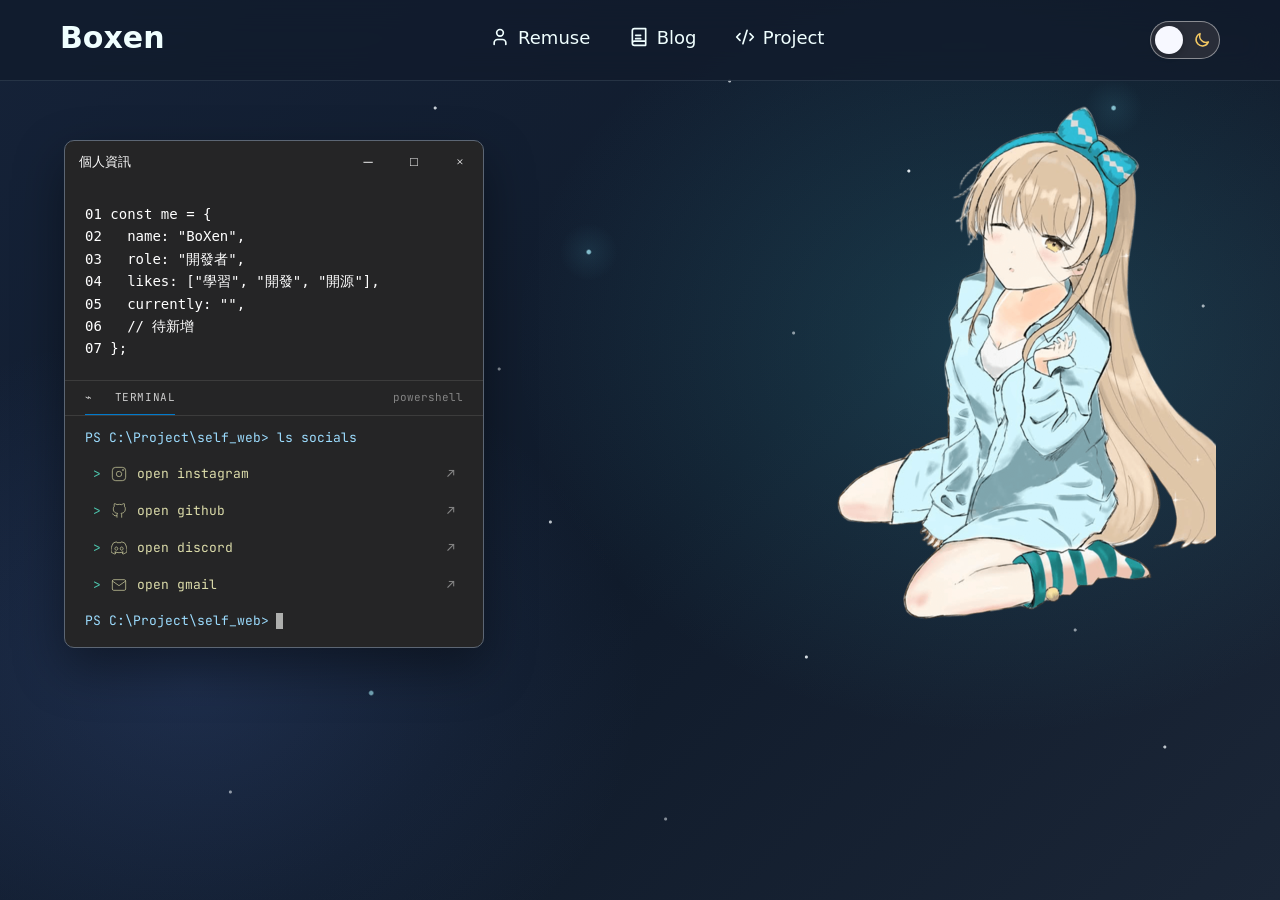
==== commit 5cd872b8: "style:將nav裡的about me改成Remuse還有字首大寫" ====
--- a/index.html
+++ b/index.html
@@ -25,17 +25,17 @@
                 <a href="./index.html" class="nav-name">Boxen</a>
             </div>
             <div class="nav-menu">
-                <a href="./about.html" class="nav-item">
+                <a href="./remuse.html" class="nav-item">
                     <svg aria-hidden="true" focusable="false" xmlns="http://www.w3.org/2000/svg" viewBox="0 0 24 24" class="nav-icon"><path d="M19 21v-2a4 4 0 0 0-4-4H9a4 4 0 0 0-4 4v2"/><circle cx="12" cy="7" r="4"/></svg>
-                    <span>about me</span>
+                    <span>Remuse</span>
                 </a>
                 <a href="./blog.html" class="nav-item">
                     <svg aria-hidden="true" focusable="false" xmlns="http://www.w3.org/2000/svg" viewBox="0 0 24 24" class="nav-icon"><path d="M4 19.5v-15A2.5 2.5 0 0 1 6.5 2H20v20H6.5a2.5 2.5 0 0 1 0-5H20"/><path d="M14 10H8"/><path d="M14 14H8"/></svg>
-                    <span>blog</span>
+                    <span>Blog</span>
                 </a>
                 <a href="./project.html" class="nav-item">
                     <svg aria-hidden="true" focusable="false" xmlns="http://www.w3.org/2000/svg" viewBox="0 0 24 24" class="nav-icon"><path d="M18 16l4-4-4-4"/><path d="M6 8l-4 4 4 4"/><path d="M14.5 4l-5 16"/></svg>
-                    <span>project</span>
+                    <span>Project</span>
                 </a>
             </div>
             <button class="theme-toggle" type="button" aria-label="切換為淺色模式" aria-pressed="false">
@@ -47,7 +47,6 @@
     
     <main class="container">
         <header class="home-intro">
-            <p class="home-intro-greeting">嗨，我是</p>
             <h1>Boxen</h1>
             <p class="home-intro-description">喜歡學習、開發與開源。</p>
         </header>
--- a/assets/css/nav.css
+++ b/assets/css/nav.css
@@ -9,6 +9,7 @@
 }
 .custom-navbar{
     background-color: #54534d;
+    font-family: system-ui, "Noto Sans TC", sans-serif;
     opacity: 0.4;
     position: fixed;
     top: 0;
@@ -86,4 +87,4 @@
 }
 .nav-item:hover::after{
     transform: scaleY(1);
-}+}
--- a/assets/css/theme.css
+++ b/assets/css/theme.css
@@ -96,6 +96,9 @@
     outline-offset: 3px;
 }
 
+
+
+/*亮色主題*/
 html[data-theme='light'] .theme-toggle {
     background: #dcecff;
     color: #c77a12;
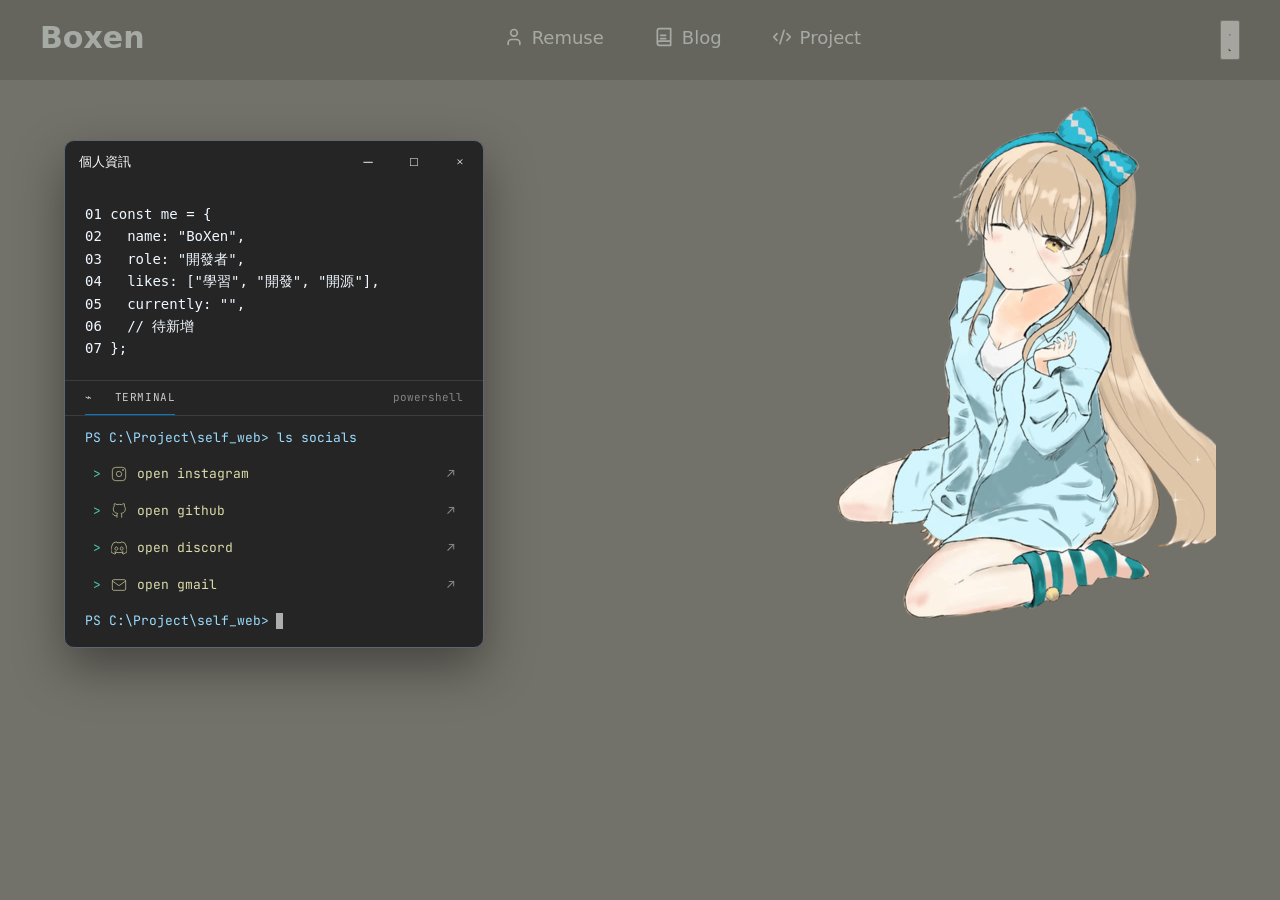
==== commit c8b942ae: "refactor:將可互動的貓咪註解掉" ====
--- a/index.html
+++ b/index.html
@@ -10,12 +10,14 @@
     <link rel="preconnect" href="https://fonts.gstatic.com" crossorigin>
     <link href="https://fonts.googleapis.com/css2?family=Fredoka:wght@300..700&family=JetBrains+Mono:wght@400;700&display=swap" rel="stylesheet">
 
-    <script src="assets/js/cat.js" defer></script>
+    <script src="assets/js/theme.js"></script>
     <script src="assets/js/nav.js" defer></script>
     <script src="assets/js/window-drag.js" defer></script>
     
-    <link rel="stylesheet" href="assets/css/theme.css">
-    <script src="assets/js/theme.js"></script>
+    
+    <!-- <script src="assets/js/cat.js" defer></script> -->
+    <!-- <link rel="stylesheet" href="assets/css/theme.css"> -->
+    
     <title>Boxen</title>
 </head>
 <body class="main-body">
--- a/assets/css/index.css
+++ b/assets/css/index.css
@@ -1,12 +1,7 @@
 * {
     box-sizing: border-box; 
 }
-/*首頁背景*/
-.main-body {
-    background-color: #73726a;
-    background-size: cover;
-    color: white;
-}
+
 /*主內容區*/
 .container{
     display: flex;
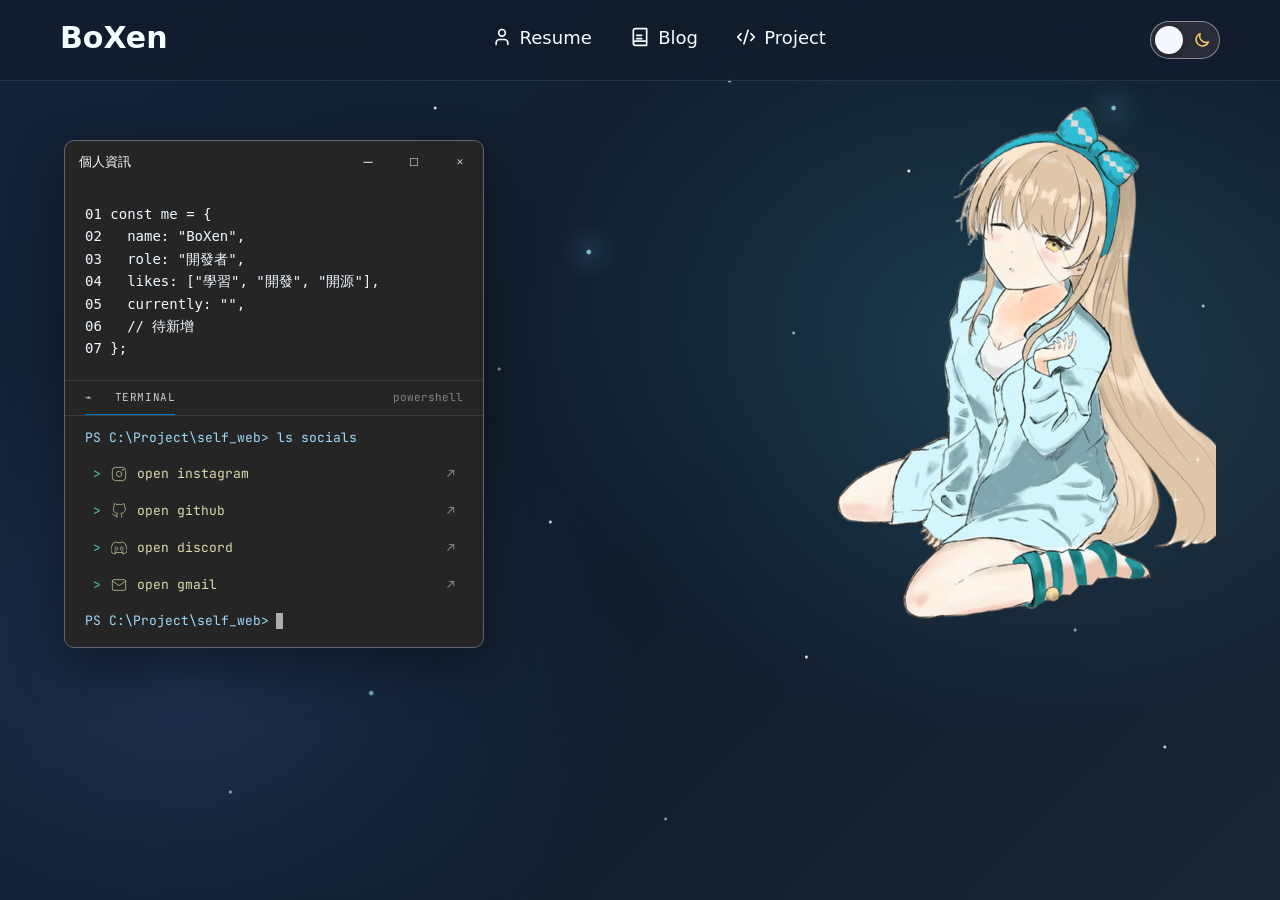
==== commit 7f108aac: "refactor: 統一多頁導覽與腳本載入" ====
--- a/index.html
+++ b/index.html
@@ -3,40 +3,33 @@
 <head>
     <meta charset="UTF-8">
     <meta name="viewport" content="width=device-width, initial-scale=1.0">
-    <link rel="stylesheet" href="assets/css/nav.css">
-    <link rel="stylesheet" href="assets/css/index.css">
-
+    <meta name="description" content="BoXen 的個人網站，分享履歷、學習筆記與專案作品。">
     <link rel="preconnect" href="https://fonts.googleapis.com">
     <link rel="preconnect" href="https://fonts.gstatic.com" crossorigin>
     <link href="https://fonts.googleapis.com/css2?family=Fredoka:wght@300..700&family=JetBrains+Mono:wght@400;700&display=swap" rel="stylesheet">
-
+    <link rel="stylesheet" href="assets/css/nav.css">
+    <link rel="stylesheet" href="assets/css/index.css">
+    <link rel="stylesheet" href="assets/css/theme.css">
     <script src="assets/js/theme.js"></script>
     <script src="assets/js/nav.js" defer></script>
     <script src="assets/js/window-drag.js" defer></script>
-    
-    
-    <!-- <script src="assets/js/cat.js" defer></script> -->
-    <!-- <link rel="stylesheet" href="assets/css/theme.css"> -->
-    
-    <title>Boxen</title>
+    <title>BoXen｜個人網站</title>
 </head>
 <body class="main-body">
     <nav class="custom-navbar" aria-label="主要導覽">
         <div class="nav-container">
-            <div>
-                <a href="./index.html" class="nav-name">Boxen</a>
-            </div>
+            <a href="./index.html" class="nav-name" aria-current="page">BoXen</a>
             <div class="nav-menu">
-                <a href="./remuse.html" class="nav-item">
-                    <svg aria-hidden="true" focusable="false" xmlns="http://www.w3.org/2000/svg" viewBox="0 0 24 24" class="nav-icon"><path d="M19 21v-2a4 4 0 0 0-4-4H9a4 4 0 0 0-4 4v2"/><circle cx="12" cy="7" r="4"/></svg>
-                    <span>Remuse</span>
+                <a href="./resume.html" class="nav-item">
+                    <svg aria-hidden="true" focusable="false" viewBox="0 0 24 24" class="nav-icon"><path d="M19 21v-2a4 4 0 0 0-4-4H9a4 4 0 0 0-4 4v2"/><circle cx="12" cy="7" r="4"/></svg>
+                    <span>Resume</span>
                 </a>
                 <a href="./blog.html" class="nav-item">
-                    <svg aria-hidden="true" focusable="false" xmlns="http://www.w3.org/2000/svg" viewBox="0 0 24 24" class="nav-icon"><path d="M4 19.5v-15A2.5 2.5 0 0 1 6.5 2H20v20H6.5a2.5 2.5 0 0 1 0-5H20"/><path d="M14 10H8"/><path d="M14 14H8"/></svg>
+                    <svg aria-hidden="true" focusable="false" viewBox="0 0 24 24" class="nav-icon"><path d="M4 19.5v-15A2.5 2.5 0 0 1 6.5 2H20v20H6.5a2.5 2.5 0 0 1 0-5H20"/><path d="M14 10H8"/><path d="M14 14H8"/></svg>
                     <span>Blog</span>
                 </a>
                 <a href="./project.html" class="nav-item">
-                    <svg aria-hidden="true" focusable="false" xmlns="http://www.w3.org/2000/svg" viewBox="0 0 24 24" class="nav-icon"><path d="M18 16l4-4-4-4"/><path d="M6 8l-4 4 4 4"/><path d="M14.5 4l-5 16"/></svg>
+                    <svg aria-hidden="true" focusable="false" viewBox="0 0 24 24" class="nav-icon"><path d="M18 16l4-4-4-4"/><path d="M6 8l-4 4 4 4"/><path d="M14.5 4l-5 16"/></svg>
                     <span>Project</span>
                 </a>
             </div>
